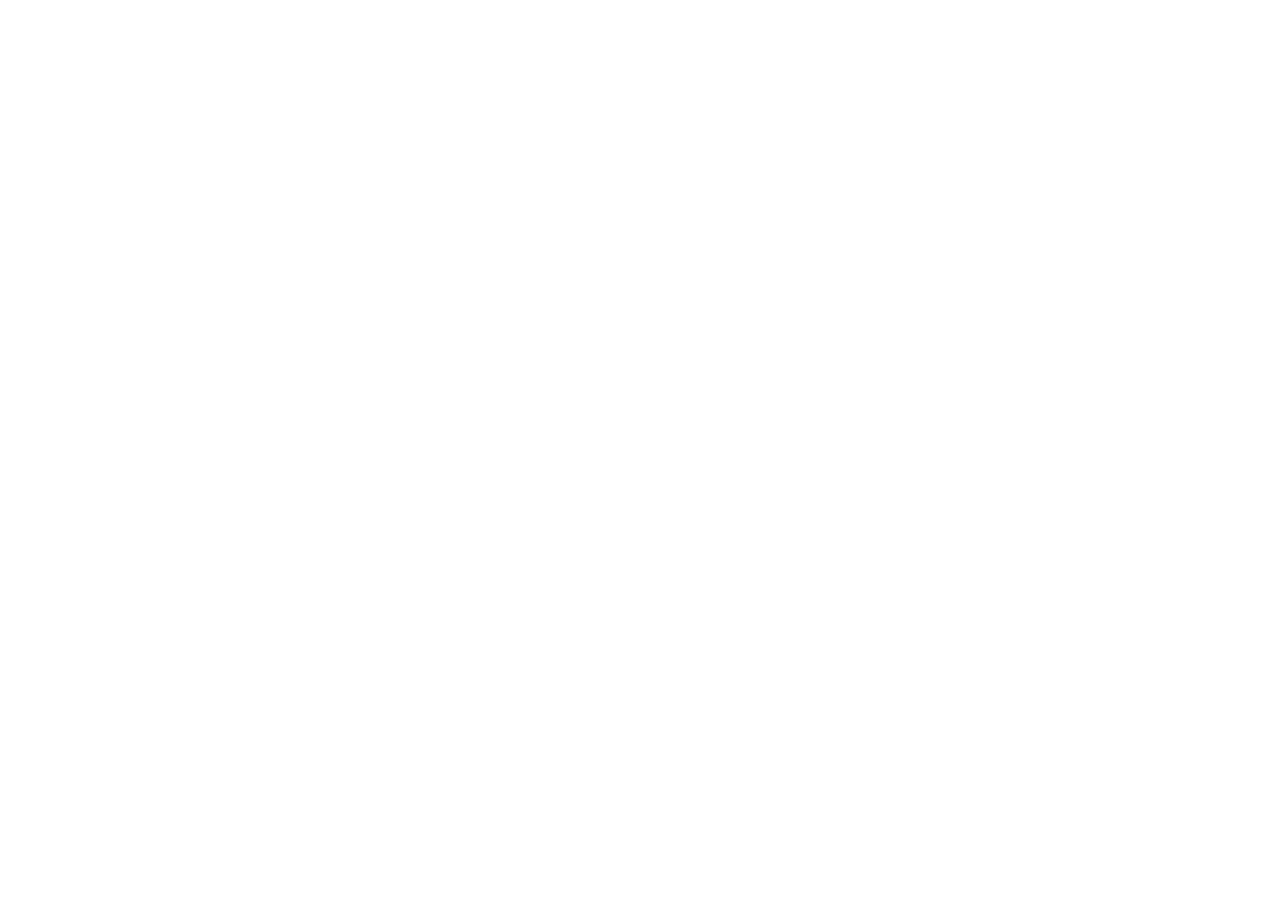
==== index.html @ 50802e50 "first commit" ====
<!DOCTYPE html>
<html lang="en">
  <head>
    <meta charset="UTF-8" />
    <meta name="viewport" content="width=device-width, initial-scale=1.0" />
    <link rel="preconnect" href="https://fonts.gstatic.com">
    <link href="https://fonts.googleapis.com/css2?family=Spartan:wght@400;500;700&display=swap" rel="stylesheet">
    <link rel="icon" type="image/png" sizes="32x32" href="./images/favicon-32x32.png" />
    <link rel="stylesheet" href="./scripts/normalize.css">
    <link rel="stylesheet" href="./scripts/styles.css">
    <link rel="stylesheet" href="./scripts/desktop.css" media="(min-width: 1440px)">
    <title>Frontend Mentor | Social Proof Section</title>
  </head>
  
  <body>



  </body>
</html>
---- scripts/desktop.css ----
*,
*::after,
*::before {
  margin: 0;
  padding: 0;
  box-sizing: border-box;
}

html {
  font-size: 62.5%;
}

body {
  font-family: "Spartan", sans-serif;
}
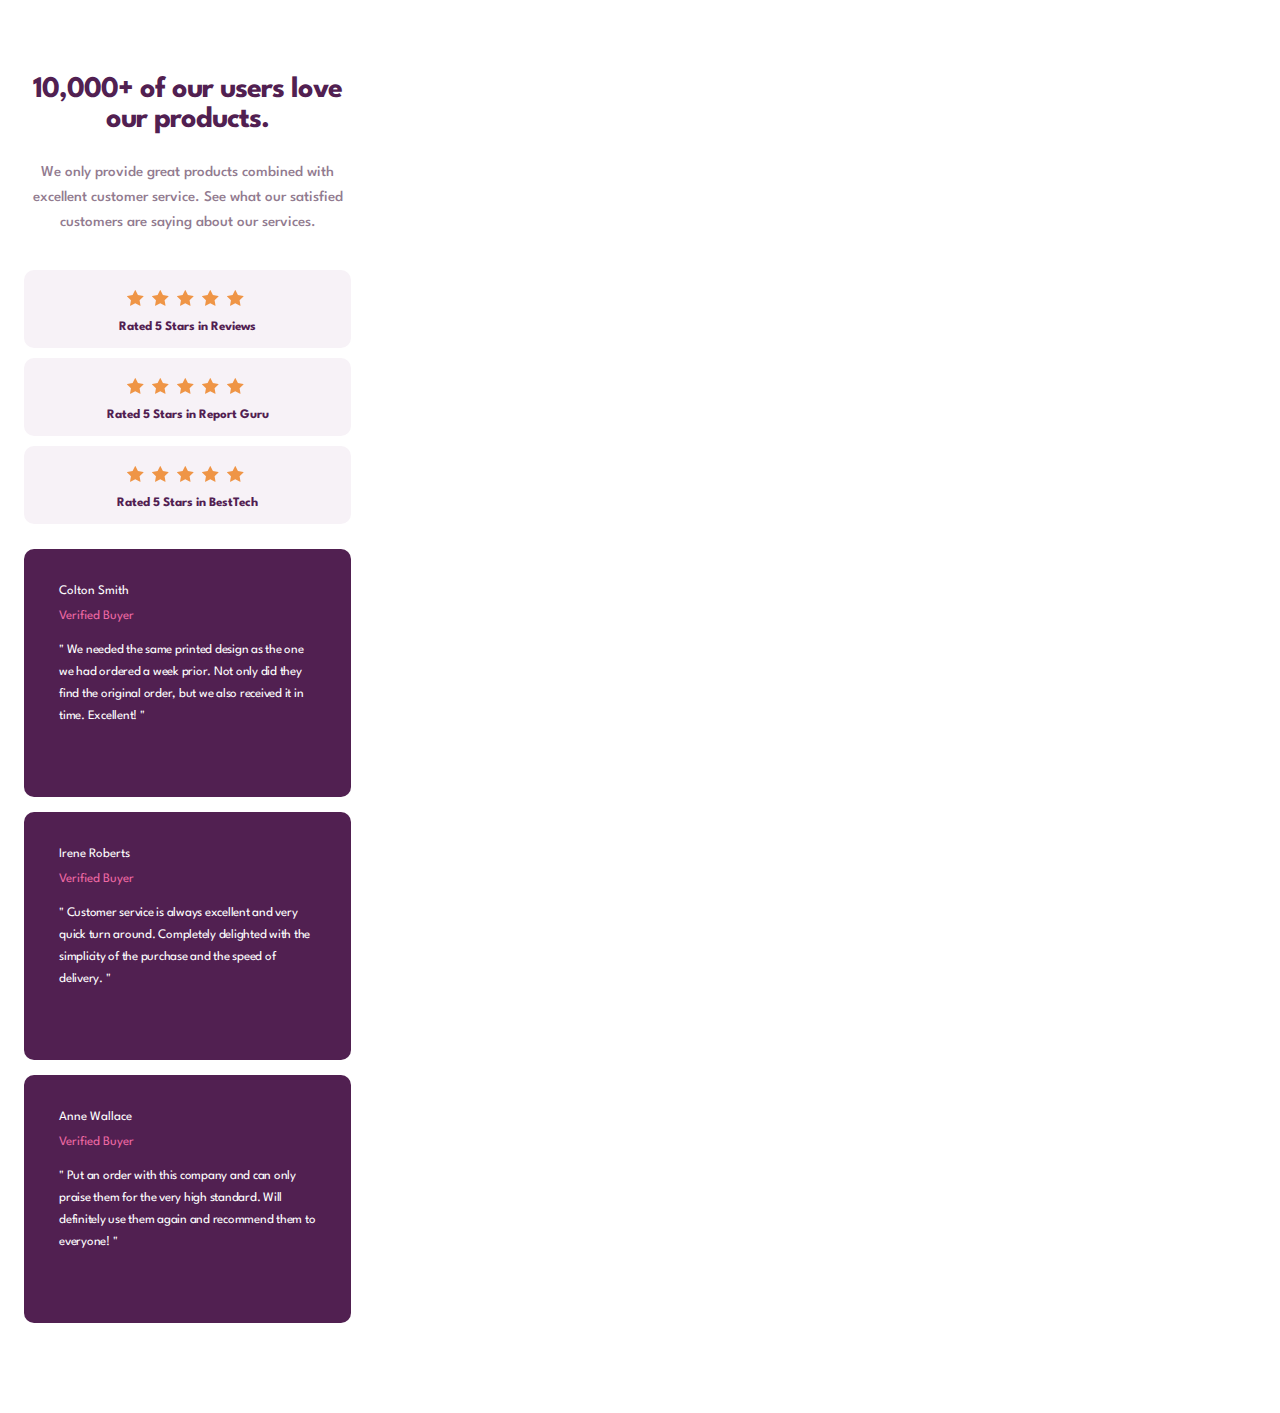
==== commit 28e86586: "Mobile Completed" ====
--- a/index.html
+++ b/index.html
@@ -13,8 +13,63 @@
   </head>
   
   <body>
-
-
-
+    <div class="container">
+      <div class="header">
+        <p>10,000+ of our users love our products.</p>
+      </div>
+      <div class="byline">
+        <p>We only provide great products combined with excellent customer service.
+        See what our satisfied customers are saying about our services.</p>
+      </div>
+      <div class="rating">
+        <div class="rating__item">
+          <img src="/images/icon-star.svg" alt="">
+          <img src="/images/icon-star.svg" alt="">
+          <img src="/images/icon-star.svg" alt="">
+          <img src="/images/icon-star.svg" alt="">
+          <img src="/images/icon-star.svg" alt="">
+          <p class="rating__text">Rated 5 Stars in Reviews</p>
+        </div>
+        <div class="rating__item">
+          <img src="/images/icon-star.svg" alt="">
+          <img src="/images/icon-star.svg" alt="">
+          <img src="/images/icon-star.svg" alt="">
+          <img src="/images/icon-star.svg" alt="">
+          <img src="/images/icon-star.svg" alt="">
+          <p class="rating__text">Rated 5 Stars in Report Guru</p>
+        </div>
+        <div class="rating__item">
+          <img src="/images/icon-star.svg" alt="">
+          <img src="/images/icon-star.svg" alt="">
+          <img src="/images/icon-star.svg" alt="">
+          <img src="/images/icon-star.svg" alt="">
+          <img src="/images/icon-star.svg" alt="">
+          <p class="rating__text">Rated 5 Stars in BestTech</p>
+        </div>
+      </div>
+      <div class="cards">
+        <div class="card">
+          
+          <p class="name">Colton Smith</p>
+          <p class="status">Verified Buyer</p>
+          <p class="comment">" We needed the same printed design as the one we had ordered a week prior.
+          Not only did they find the original order, but we also received it in time. Excellent! "</p>
+        </div>
+        <div class="card">
+          
+          <p class="name">Irene Roberts</p>
+          <p class="status">Verified Buyer</p>
+          <p class="comment">" Customer service is always excellent and very quick turn around. Completely
+          delighted with the simplicity of the purchase and the speed of delivery. "</p>
+        </div>
+        <div class="card">
+          
+          <p class="name">Anne Wallace</p>
+          <p class="status">Verified Buyer</p>
+          <p class="comment">" Put an order with this company and can only praise them for the very high
+          standard. Will definitely use them again and recommend them to everyone! "</p>
+      </div>
+      </div>
+    </div>
   </body>
 </html>
--- a/scripts/styles.css
+++ b/scripts/styles.css
@@ -0,0 +1,99 @@
+*,
+*::after,
+*::before {
+  margin: 0;
+  padding: 0;
+  box-sizing: border-box;
+}
+
+html {
+  font-size: 62.5%;
+}
+
+body {
+  font-family: "Spartan", sans-serif;
+  display: flex;
+  flex-direction: column;
+  width: 375px;
+  height: max-content;
+  justify-content: center;
+  align-items: center;
+}
+
+.container {
+  display: flex;
+  flex-direction: column;
+  justify-content: center;
+  align-items: center;
+  width: 327px;
+  margin: 75px 0;
+}
+
+.header {
+  text-align: center;
+  font-size: 3rem;
+  font-weight: 700;
+  line-height: 1;
+  color: #512051;
+  letter-spacing: -1px;
+}
+
+.byline {
+  font-size: 1.5rem;
+  line-height: 2.5rem;
+  font-weight: 500;
+  color: #927b90;
+  text-align: center;
+  margin: 25px 0;
+}
+
+.rating__item {
+  width: 327px;
+  height: 78px;
+  background-color: #f7f2f7;
+  border-radius: 10px;
+  margin: 10px 0;
+  text-align: center;
+  padding-top: 20px;
+}
+
+.rating__item img {
+  margin-right: 5px;
+}
+
+.rating__text {
+  color: #512051;
+  font-size: 1.3rem;
+  font-weight: 700;
+  margin-top: 10px;
+}
+
+.card {
+  width: 327px;
+  height: 248px;
+  background-color: #512051;
+  border-radius: 10px;
+  margin: 15px 0;
+}
+
+.name {
+  font-size: 1.3rem;
+  color: #fff;
+  text-align: left;
+  padding: 35px 0 0 35px;
+}
+
+.status {
+  color: #ee69a4;
+  font-size: 1.3rem;
+  padding: 10px 0 0 35px;`
+}
+
+.comment {
+  font-size: 1.3rem;
+  line-height: 2.2rem;
+  color: #fff;
+  text-align: left;
+  padding: 15px 35px;
+  letter-spacing: -0.25px;
+}
--- a/scripts/desktop.css
+++ b/scripts/desktop.css
@@ -1,15 +1 @@
-*,
-*::after,
-*::before {
-  margin: 0;
-  padding: 0;
-  box-sizing: border-box;
-}
 
-html {
-  font-size: 62.5%;
-}
-
-body {
-  font-family: "Spartan", sans-serif;
-}
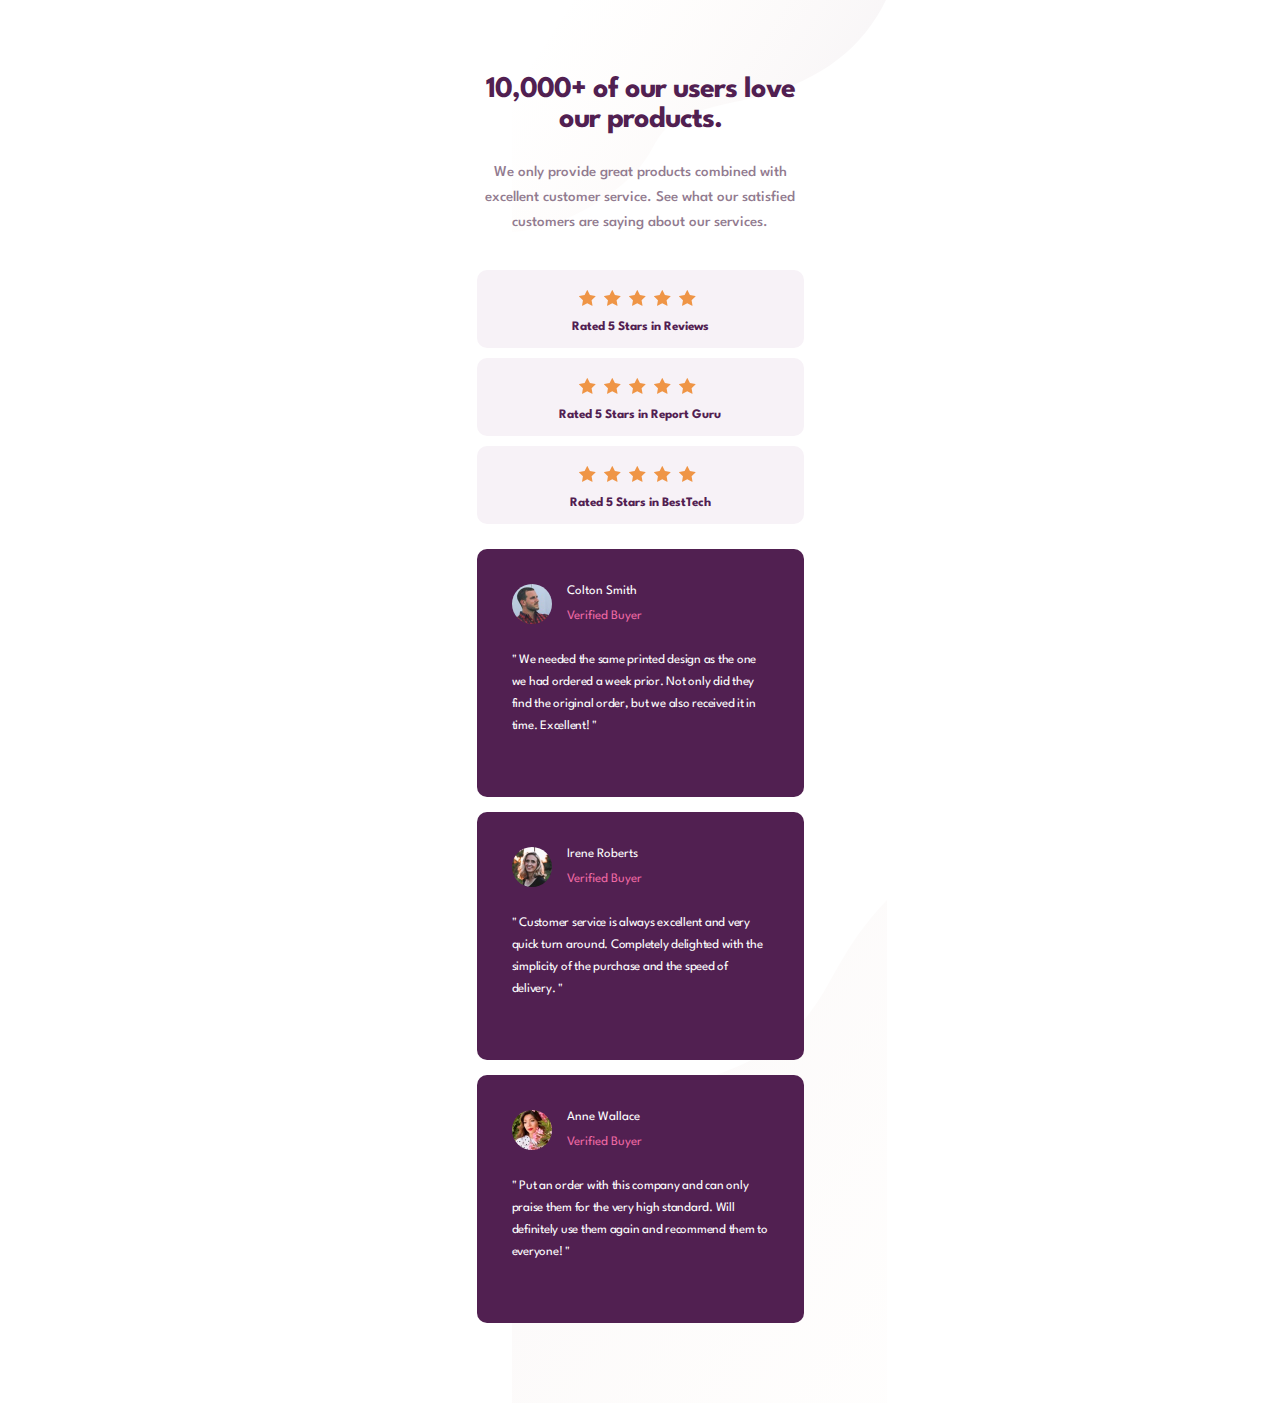
==== commit 0f509a02: "Mobile Design Update" ====
--- a/index.html
+++ b/index.html
@@ -49,21 +49,21 @@
       </div>
       <div class="cards">
         <div class="card">
-          
+          <img class="pic" src="/images/image-colton.jpg" alt="">
           <p class="name">Colton Smith</p>
           <p class="status">Verified Buyer</p>
           <p class="comment">" We needed the same printed design as the one we had ordered a week prior.
           Not only did they find the original order, but we also received it in time. Excellent! "</p>
         </div>
         <div class="card">
-          
+          <img class="pic" src="/images/image-irene.jpg" alt="">
           <p class="name">Irene Roberts</p>
           <p class="status">Verified Buyer</p>
           <p class="comment">" Customer service is always excellent and very quick turn around. Completely
           delighted with the simplicity of the purchase and the speed of delivery. "</p>
         </div>
         <div class="card">
-          
+          <img class="pic" src="/images/image-anne.jpg" alt="">
           <p class="name">Anne Wallace</p>
           <p class="status">Verified Buyer</p>
           <p class="comment">" Put an order with this company and can only praise them for the very high
--- a/scripts/styles.css
+++ b/scripts/styles.css
@@ -11,13 +11,17 @@
 }
 
 body {
+  background-color: #fff;
   font-family: "Spartan", sans-serif;
   display: flex;
   flex-direction: column;
-  width: 375px;
   height: max-content;
   justify-content: center;
   align-items: center;
+  background-image: url(/images/bg-pattern-top-mobile.svg),
+    url(/images/bg-pattern-bottom-mobile.svg);
+  background-repeat: no-repeat;
+  background-position: left 40vw top 0vh, left 40vw top 100vh;
 }
 
 .container {
@@ -76,6 +80,14 @@
   margin: 15px 0;
 }
 
+.pic {
+  width: 40px;
+  height: 40px;
+  border-radius: 100%;
+  float: left;
+  margin: 35px 15px 0 35px;
+}
+
 .name {
   font-size: 1.3rem;
   color: #fff;
@@ -86,10 +98,11 @@
 .status {
   color: #ee69a4;
   font-size: 1.3rem;
-  padding: 10px 0 0 35px;`
+  padding: 10px 0 0 35px;
 }
 
 .comment {
+  margin-top: 10px;
   font-size: 1.3rem;
   line-height: 2.2rem;
   color: #fff;
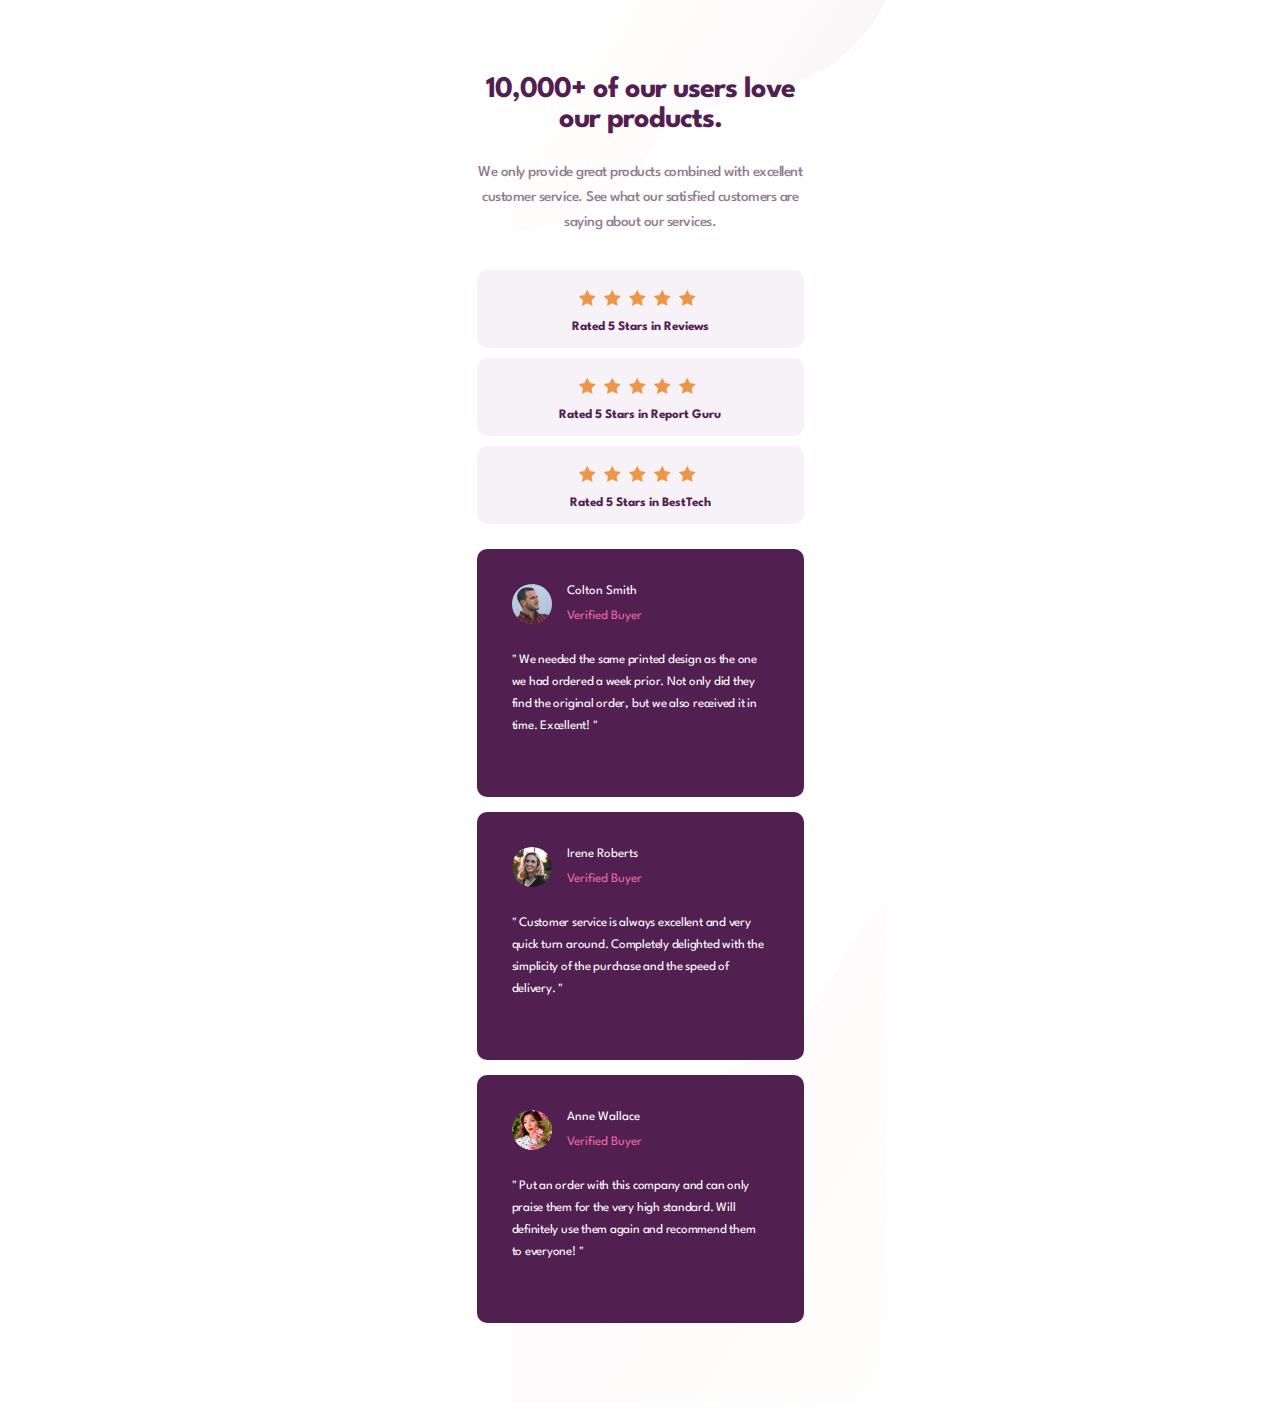
==== commit 48112b5b: "Completed Project" ====
--- a/index.html
+++ b/index.html
@@ -22,7 +22,7 @@
         See what our satisfied customers are saying about our services.</p>
       </div>
       <div class="rating">
-        <div class="rating__item">
+        <div class="rating__item item1">
           <img src="/images/icon-star.svg" alt="">
           <img src="/images/icon-star.svg" alt="">
           <img src="/images/icon-star.svg" alt="">
@@ -30,7 +30,7 @@
           <img src="/images/icon-star.svg" alt="">
           <p class="rating__text">Rated 5 Stars in Reviews</p>
         </div>
-        <div class="rating__item">
+        <div class="rating__item item2">
           <img src="/images/icon-star.svg" alt="">
           <img src="/images/icon-star.svg" alt="">
           <img src="/images/icon-star.svg" alt="">
@@ -38,7 +38,7 @@
           <img src="/images/icon-star.svg" alt="">
           <p class="rating__text">Rated 5 Stars in Report Guru</p>
         </div>
-        <div class="rating__item">
+        <div class="rating__item item3">
           <img src="/images/icon-star.svg" alt="">
           <img src="/images/icon-star.svg" alt="">
           <img src="/images/icon-star.svg" alt="">
@@ -48,21 +48,21 @@
         </div>
       </div>
       <div class="cards">
-        <div class="card">
+        <div class="card card1">
           <img class="pic" src="/images/image-colton.jpg" alt="">
           <p class="name">Colton Smith</p>
           <p class="status">Verified Buyer</p>
           <p class="comment">" We needed the same printed design as the one we had ordered a week prior.
           Not only did they find the original order, but we also received it in time. Excellent! "</p>
         </div>
-        <div class="card">
+        <div class="card card2">
           <img class="pic" src="/images/image-irene.jpg" alt="">
           <p class="name">Irene Roberts</p>
           <p class="status">Verified Buyer</p>
           <p class="comment">" Customer service is always excellent and very quick turn around. Completely
           delighted with the simplicity of the purchase and the speed of delivery. "</p>
         </div>
-        <div class="card">
+        <div class="card card3">
           <img class="pic" src="/images/image-anne.jpg" alt="">
           <p class="name">Anne Wallace</p>
           <p class="status">Verified Buyer</p>
--- a/scripts/styles.css
+++ b/scripts/styles.css
@@ -15,7 +15,6 @@
   font-family: "Spartan", sans-serif;
   display: flex;
   flex-direction: column;
-  height: max-content;
   justify-content: center;
   align-items: center;
   background-image: url(/images/bg-pattern-top-mobile.svg),
@@ -47,6 +46,7 @@
   line-height: 2.5rem;
   font-weight: 500;
   color: #927b90;
+  letter-spacing: -0.5px;
   text-align: center;
   margin: 25px 0;
 }
@@ -108,5 +108,5 @@
   color: #fff;
   text-align: left;
   padding: 15px 35px;
-  letter-spacing: -0.25px;
+  letter-spacing: -0.23px;
 }
--- a/scripts/desktop.css
+++ b/scripts/desktop.css
@@ -1 +1,87 @@
+body {
+  width: 125vw;
+  background-image: url(/images/bg-pattern-top-desktop.svg),
+    url(/images/bg-pattern-bottom-desktop.svg);
+  background-repeat: no-repeat;
+  background-position: left 20vw top 0vh, left 40vw bottom 0vh;
+}
 
+.container {
+  width: 1440px;
+  display: grid;
+  grid-template-columns: 40% 60%;
+  grid-template-rows: 25% 25% 25% 25%;
+  gap: 0px 0px;
+  grid-template-areas:
+    "header rating"
+    "byline rating"
+    "cards cards"
+    "cards cards";
+}
+
+.header {
+  grid-area: header;
+  margin-right: 50px;
+}
+
+.header p {
+  text-align: left;
+  font-size: 4.8rem;
+  padding-right: 50px;
+  letter-spacing: -2px;
+}
+
+.byline {
+  grid-area: byline;
+  text-align: left;
+  margin-right: 25%;
+}
+
+.rating {
+  grid-area: rating;
+  margin: 0;
+}
+
+.rating__item {
+  width: 445px;
+  height: 56px;
+  margin: 0;
+}
+
+.item2 {
+  margin: 20px 0 0 25px;
+}
+
+.item3 {
+  margin: 20px 0 0 50px;
+}
+
+.rating__text {
+  color: #512051;
+  font-size: 1.3rem;
+  font-weight: 700;
+  display: inline-block;
+  margin: 0 0 0 25px;
+}
+
+.cards {
+  width: 100%;
+  grid-area: cards;
+  display: flex;
+  flex-direction: row;
+  margin-top: 50px;
+}
+
+.card {
+  width: 350;
+  height: 234;
+  margin-right: 50px;
+}
+
+.card2 {
+  margin-top: 30px;
+}
+
+.card3 {
+  margin-top: 50px;
+}
